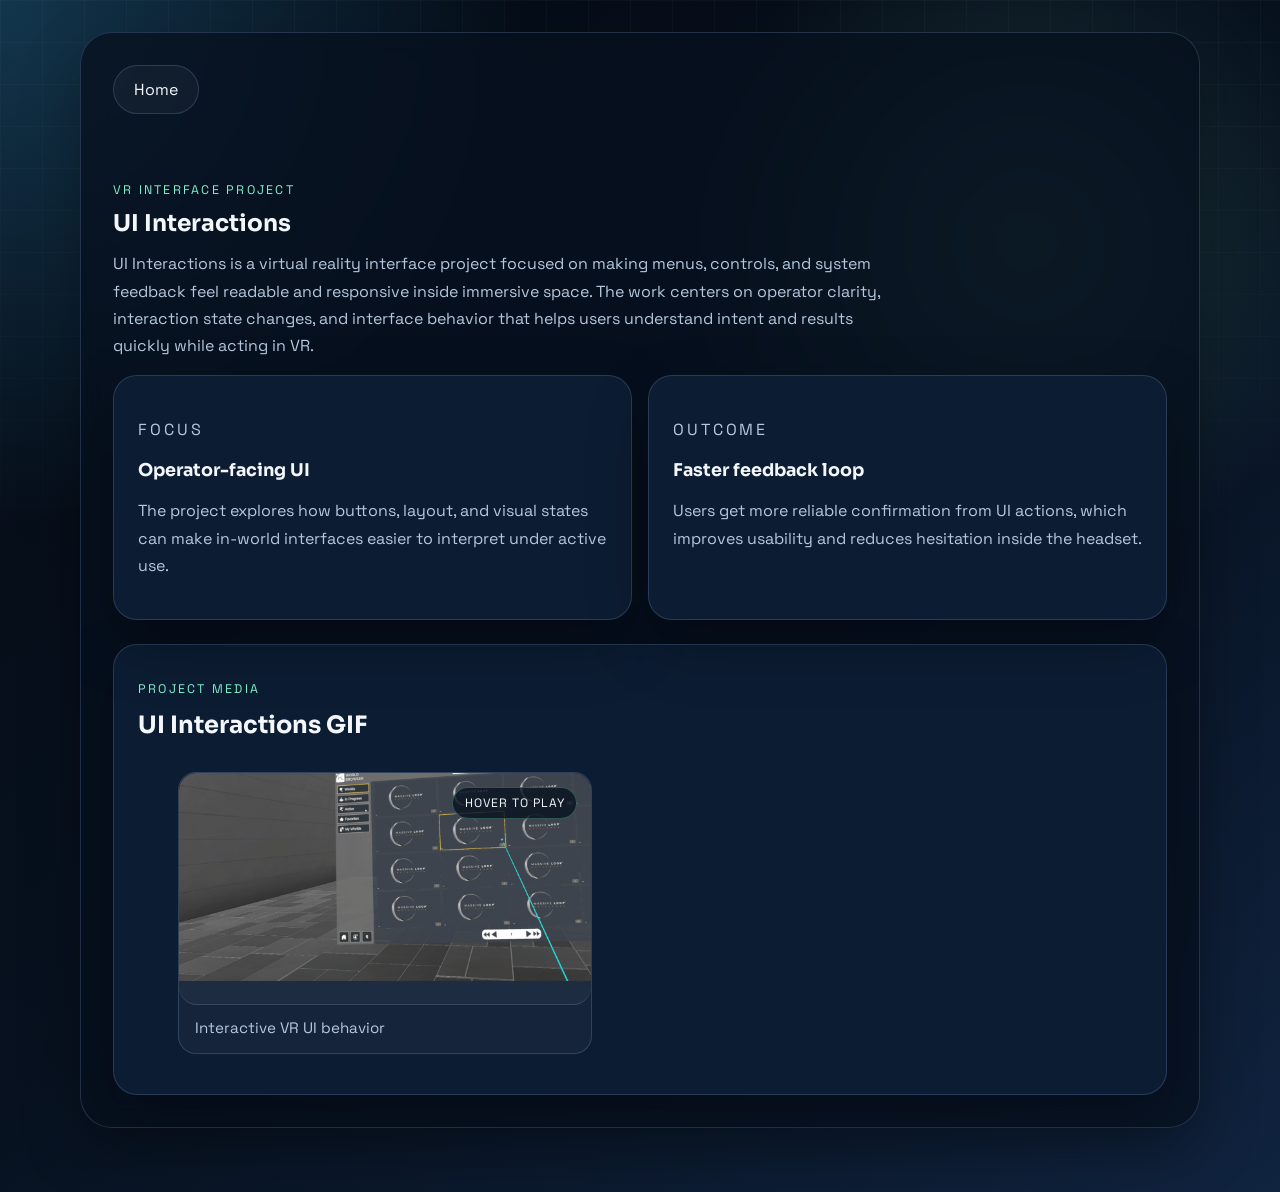
==== projects/ui-interactions.html @ c0d746cf "Initial portfolio site" ====
<!DOCTYPE html>
<html lang="en">
<head>
  <meta charset="UTF-8">
  <meta name="viewport" content="width=device-width, initial-scale=1.0">
  <title>UI Interactions | Temitayo Shorunke</title>
  <link rel="preconnect" href="https://fonts.googleapis.com">
  <link rel="preconnect" href="https://fonts.gstatic.com" crossorigin>
  <link href="https://fonts.googleapis.com/css2?family=Space+Grotesk:wght@400;500;700&family=Sora:wght@400;600;700&display=swap" rel="stylesheet">
  <link rel="stylesheet" href="../styles.css">
</head>
<body>
  <div class="page-shell">
    <section class="project-page">
      <nav class="top-nav">
        <a class="nav-link" href="../index.html">Home</a>
      </nav>

      <div class="project-header">
        <div>
          <p class="eyebrow">VR Interface Project</p>
          <h1 class="project-title">UI Interactions</h1>
          <p class="project-summary">
            UI Interactions is a virtual reality interface project focused on making menus, controls, and system feedback feel readable
            and responsive inside immersive space. The work centers on operator clarity, interaction state changes, and interface behavior
            that helps users understand intent and results quickly while acting in VR.
          </p>

          <div class="detail-stack">
            <article class="detail-card">
              <p class="detail-label">Focus</p>
              <h2>Operator-facing UI</h2>
              <p>The project explores how buttons, layout, and visual states can make in-world interfaces easier to interpret under active use.</p>
            </article>
            <article class="detail-card">
              <p class="detail-label">Outcome</p>
              <h2>Faster feedback loop</h2>
              <p>Users get more reliable confirmation from UI actions, which improves usability and reduces hesitation inside the headset.</p>
            </article>
          </div>
        </div>
      </div>

      <article class="project-media-card">
        <p class="detail-label">Project Media</p>
        <h2>UI Interactions GIF</h2>
        <div class="project-media-grid">
          <figure class="project-media-item hover-play-item" tabindex="0">
            <div class="hover-play-frame">
              <span class="media-hover-hint">Hover to play</span>
              <img class="hover-play-still" src="../assets/ppt-media/uimain.png" alt="UI Interactions clip showing VR interface behavior">
              <video class="hover-play-video" muted loop playsinline preload="metadata">
                <source src="../assets/ppt-media/uimain.mp4" type="video/mp4">
              </video>
            </div>
            <figcaption class="project-media-caption">Interactive VR UI behavior</figcaption>
          </figure>
        </div>
      </article>
    </section>
  </div>
  <script src="../hover-play.js"></script>
</body>
</html>
---- styles.css ----
:root {
  --bg: #07111f;
  --panel: rgba(7, 17, 31, 0.76);
  --panel-strong: rgba(14, 31, 54, 0.92);
  --text: #f3f7fb;
  --muted: #b6c8dd;
  --line: rgba(168, 201, 255, 0.18);
  --accent: #7ef0c8;
  --accent-strong: #3ebeff;
  --shadow: 0 24px 60px rgba(0, 0, 0, 0.28);
}

* {
  box-sizing: border-box;
}

body {
  margin: 0;
  min-height: 100vh;
  color: var(--text);
  font-family: "Space Grotesk", sans-serif;
  background:
    radial-gradient(circle at top left, rgba(62, 190, 255, 0.24), transparent 30%),
    radial-gradient(circle at 80% 20%, rgba(126, 240, 200, 0.18), transparent 24%),
    linear-gradient(145deg, #050b14 0%, #07111f 52%, #10233f 100%);
}

body::before {
  content: "";
  position: fixed;
  inset: 0;
  background-image:
    linear-gradient(rgba(255, 255, 255, 0.03) 1px, transparent 1px),
    linear-gradient(90deg, rgba(255, 255, 255, 0.03) 1px, transparent 1px);
  background-size: 42px 42px;
  mask-image: linear-gradient(to bottom, rgba(0, 0, 0, 0.9), transparent 85%);
  pointer-events: none;
}

.page-shell {
  width: min(1120px, calc(100% - 2rem));
  margin: 0 auto;
  padding: 2rem 0 4rem;
}

.top-nav {
  display: flex;
  align-items: center;
  gap: 1rem;
  margin-bottom: 3.5rem;
}

.nav-link {
  color: var(--text);
  text-decoration: none;
  padding: 0.8rem 1.25rem;
  border: 1px solid var(--line);
  border-radius: 999px;
  background: rgba(255, 255, 255, 0.04);
  transition: transform 180ms ease, border-color 180ms ease, background 180ms ease;
}

.nav-link:hover,
.nav-link:focus-visible,
.active {
  transform: translateY(-2px);
  border-color: rgba(126, 240, 200, 0.48);
  background: rgba(126, 240, 200, 0.12);
}

.hero,
.project-page {
  background: var(--panel);
  border: 1px solid var(--line);
  border-radius: 32px;
  backdrop-filter: blur(14px);
  box-shadow: var(--shadow);
}

.hero {
  padding: 2rem;
}

.eyebrow,
.section-label,
.project-tag,
.detail-label {
  text-transform: uppercase;
  letter-spacing: 0.18em;
  font-size: 0.78rem;
  color: var(--accent);
}

h1,
h2,
h3 {
  font-family: "Sora", sans-serif;
  margin: 0;
}

h1 {
  font-size: clamp(2.8rem, 6vw, 5.8rem);
  line-height: 0.95;
  max-width: 10ch;
  margin-top: 0.8rem;
}

.hero-copy,
.project-card p,
.project-summary,
.detail-card p {
  color: var(--muted);
  line-height: 1.7;
  font-size: 1rem;
}

.hero-copy {
  max-width: 52rem;
  margin-top: 1.4rem;
}

.projects-section {
  padding-top: 2.2rem;
}

.info-section {
  display: grid;
  gap: 1.2rem;
  padding-top: 2rem;
}

.info-card {
  background: var(--panel);
  border: 1px solid var(--line);
  border-radius: 28px;
  padding: 1.5rem;
  backdrop-filter: blur(14px);
  box-shadow: var(--shadow);
}

.info-card h2 {
  font-size: clamp(1.6rem, 3vw, 2.4rem);
  margin-top: 0.35rem;
}

.about-grid {
  display: grid;
  grid-template-columns: 1.1fr 0.9fr;
  gap: 1.2rem;
  margin-top: 1rem;
}

.about-grid p,
.bullet-list li {
  color: var(--muted);
  line-height: 1.7;
}

.bullet-list {
  margin: 0;
  padding-left: 1.25rem;
}

.skill-cloud {
  display: flex;
  flex-wrap: wrap;
  gap: 0.8rem;
  margin-top: 1rem;
}

.skill-chip {
  display: inline-flex;
  align-items: center;
  padding: 0.72rem 1rem;
  border: 1px solid var(--line);
  border-radius: 999px;
  background: rgba(255, 255, 255, 0.05);
  color: var(--text);
}

.project-group + .project-group {
  margin-top: 2rem;
}

.section-heading {
  display: flex;
  justify-content: space-between;
  gap: 1rem;
  align-items: end;
  margin-bottom: 1.5rem;
}

.group-heading {
  margin-bottom: 1rem;
}

.group-heading h3 {
  margin-top: 0.4rem;
  font-size: 1.7rem;
}

.section-heading h2 {
  font-size: clamp(2rem, 4vw, 3rem);
}

.project-grid {
  display: grid;
  grid-template-columns: repeat(auto-fit, minmax(240px, 1fr));
  gap: 1.2rem;
}

.project-card,
.detail-card {
  text-decoration: none;
  color: inherit;
  background: var(--panel-strong);
  border: 1px solid var(--line);
  border-radius: 24px;
  padding: 1.5rem;
  box-shadow: var(--shadow);
}

.project-card {
  min-height: 250px;
  transition: transform 180ms ease, border-color 180ms ease, box-shadow 180ms ease;
}

.project-image-wrap {
  position: relative;
  width: 100%;
  aspect-ratio: 16 / 9;
  margin-bottom: 1rem;
  border-radius: 18px;
  overflow: hidden;
  border: 1px solid var(--line);
  background: rgba(255, 255, 255, 0.05);
}

.project-image {
  display: block;
  width: 100%;
  height: 100%;
  object-fit: cover;
}

.hover-play-frame {
  position: relative;
  overflow: hidden;
  border-radius: inherit;
  background: rgba(255, 255, 255, 0.04);
}

.hover-play-still,
.hover-play-video {
  display: block;
  width: 100%;
  height: 100%;
  object-fit: cover;
}

.hover-play-video {
  position: absolute;
  inset: 0;
  opacity: 0;
  pointer-events: none;
  transition: opacity 180ms ease;
}

.hover-play-item.is-playing .hover-play-video {
  opacity: 1;
}

.hover-play-item.is-playing .hover-play-still {
  opacity: 0;
}

.project-card:hover,
.project-card:focus-visible {
  transform: translateY(-6px);
  border-color: rgba(62, 190, 255, 0.55);
  box-shadow: 0 28px 70px rgba(0, 0, 0, 0.34);
}

.project-card h3,
.project-title {
  margin-top: 0.9rem;
  margin-bottom: 0.8rem;
  font-size: 1.45rem;
}

.project-page {
  padding: 2rem;
}

.project-header {
  display: grid;
  gap: 1.5rem;
  align-items: start;
}

.project-summary {
  margin-top: 1rem;
  max-width: 48rem;
}

.detail-stack {
  display: grid;
  grid-template-columns: repeat(2, minmax(0, 1fr));
  gap: 1rem;
}

.detail-card h2 {
  font-size: 1.1rem;
  margin: 0.5rem 0 0.7rem;
}

.video-card {
  margin-top: 1.5rem;
  text-decoration: none;
  color: inherit;
  background: var(--panel-strong);
  border: 1px solid var(--line);
  border-radius: 24px;
  padding: 1.5rem;
  box-shadow: var(--shadow);
}

.project-media-card {
  margin-top: 1.5rem;
  background: var(--panel-strong);
  border: 1px solid var(--line);
  border-radius: 24px;
  padding: 1.5rem;
  box-shadow: var(--shadow);
}

.project-media-frame {
  width: 100%;
  margin-top: 1rem;
  border-radius: 18px;
  overflow: hidden;
  border: 1px solid var(--line);
  background: rgba(255, 255, 255, 0.04);
}

.project-media-frame img {
  display: block;
  width: 100%;
  height: auto;
}

.project-media-grid {
  display: grid;
  grid-template-columns: repeat(2, minmax(0, 1fr));
  gap: 1rem;
  margin-top: 1rem;
}

.project-media-item {
  position: relative;
  background: rgba(255, 255, 255, 0.04);
  border: 1px solid var(--line);
  border-radius: 18px;
  overflow: hidden;
  transition: transform 180ms ease, border-color 180ms ease, box-shadow 180ms ease;
}

.project-media-item:hover,
.project-media-item:focus-within {
  transform: translateY(-4px);
  border-color: rgba(126, 240, 200, 0.42);
  box-shadow: 0 20px 40px rgba(0, 0, 0, 0.22);
}

.hover-play-item {
  outline: none;
}

.hover-play-card .project-image-wrap {
  margin-bottom: 1rem;
}

.hover-play-card .media-hover-hint {
  top: 0.7rem;
  right: 0.7rem;
}

.project-media-item img {
  display: block;
  width: 100%;
  height: auto;
}

.project-media-item .hover-play-frame {
  aspect-ratio: 16 / 9;
  border-bottom: 1px solid var(--line);
}

.media-hover-hint {
  position: absolute;
  top: 0.85rem;
  right: 0.85rem;
  z-index: 1;
  padding: 0.45rem 0.7rem;
  border-radius: 999px;
  border: 1px solid rgba(126, 240, 200, 0.28);
  background: rgba(7, 17, 31, 0.78);
  color: var(--text);
  font-size: 0.76rem;
  letter-spacing: 0.08em;
  text-transform: uppercase;
}

.project-media-caption {
  padding: 0.85rem 1rem 1rem;
  color: var(--muted);
  font-size: 0.95rem;
}

.video-frame {
  position: relative;
  width: 100%;
  padding-top: 56.25%;
  margin-top: 1rem;
  border-radius: 18px;
  overflow: hidden;
  border: 1px solid var(--line);
  background: rgba(255, 255, 255, 0.04);
}

.video-frame iframe {
  position: absolute;
  inset: 0;
  width: 100%;
  height: 100%;
  border: 0;
}

.video-link-row {
  margin-top: 1rem;
}

.video-link {
  display: inline-flex;
  align-items: center;
  color: var(--accent);
  text-decoration: none;
  border-bottom: 1px solid transparent;
}

.video-link:hover,
.video-link:focus-visible {
  border-color: var(--accent);
}

@media (max-width: 800px) {
  .page-shell {
    width: min(100% - 1rem, 1120px);
    padding-top: 1rem;
  }

  .hero,
  .project-page {
    padding: 1.3rem;
    border-radius: 24px;
  }

  .section-heading,
  .project-header {
    grid-template-columns: 1fr;
  }

  .about-grid {
    grid-template-columns: 1fr;
  }

  .project-media-grid {
    grid-template-columns: 1fr;
  }

  .detail-stack {
    grid-template-columns: 1fr;
  }

  .top-nav {
    margin-bottom: 2rem;
  }
}
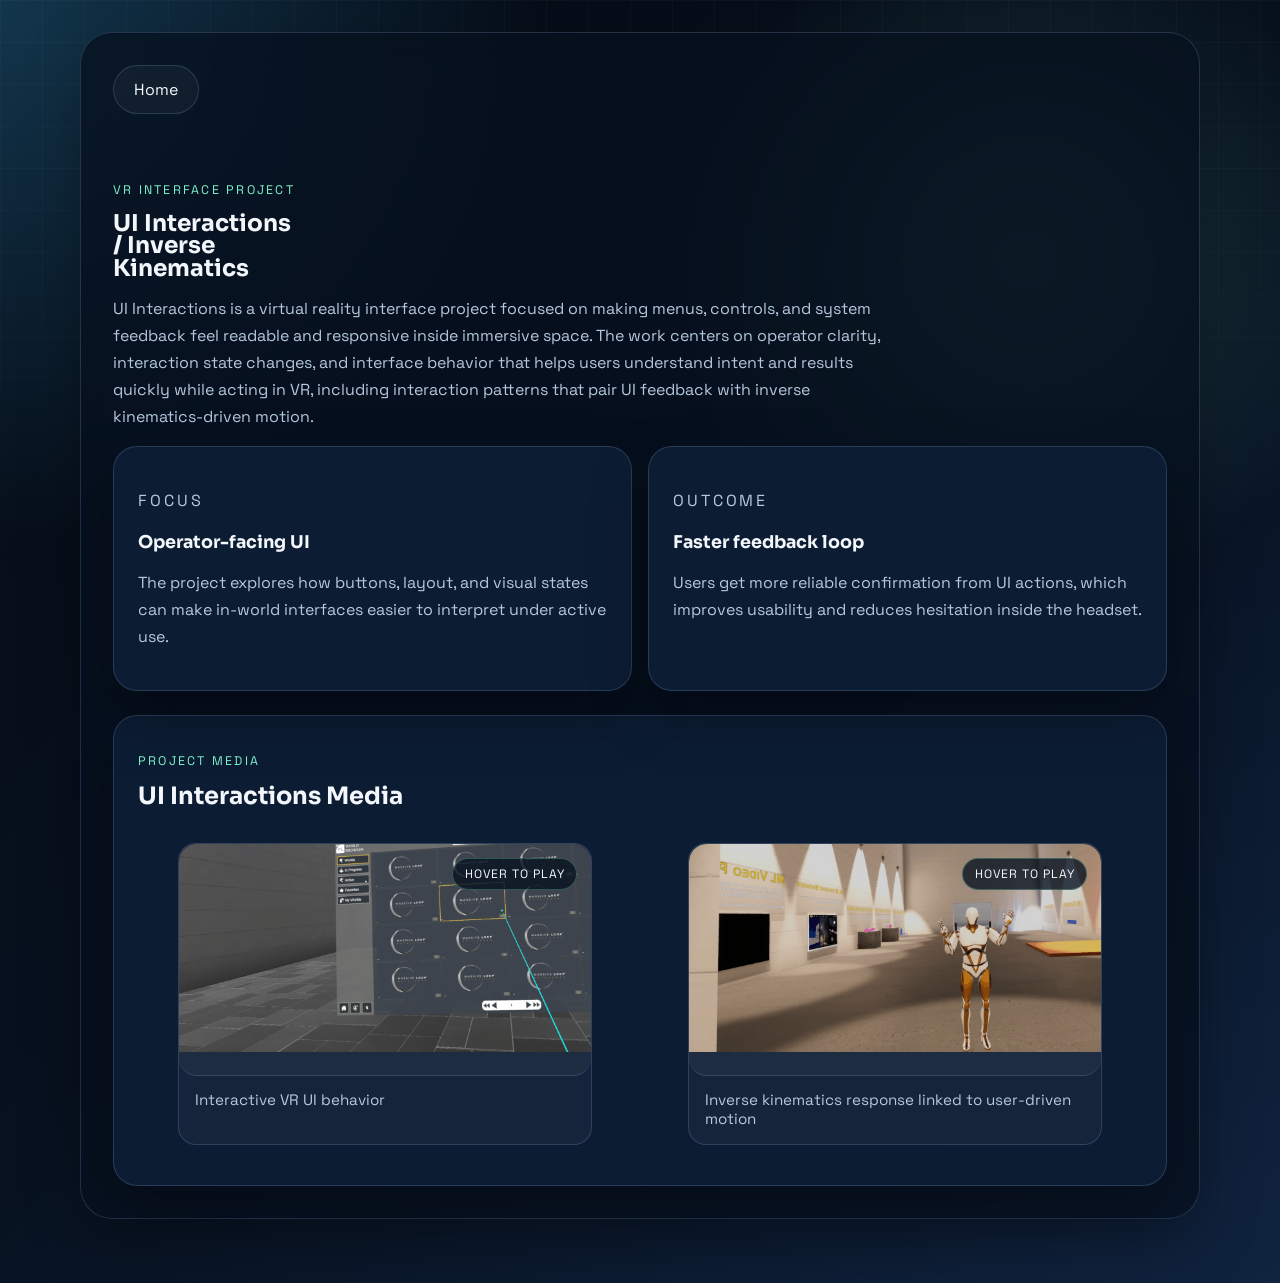
==== commit 0d8dc83a: "inverse" ====
--- a/projects/ui-interactions.html
+++ b/projects/ui-interactions.html
@@ -3,7 +3,7 @@
 <head>
   <meta charset="UTF-8">
   <meta name="viewport" content="width=device-width, initial-scale=1.0">
-  <title>UI Interactions | Temitayo Shorunke</title>
+  <title>UI Interactions / Inverse Kinematics | Temitayo Shorunke</title>
   <link rel="preconnect" href="https://fonts.googleapis.com">
   <link rel="preconnect" href="https://fonts.gstatic.com" crossorigin>
   <link href="https://fonts.googleapis.com/css2?family=Space+Grotesk:wght@400;500;700&family=Sora:wght@400;600;700&display=swap" rel="stylesheet">
@@ -19,11 +19,12 @@
       <div class="project-header">
         <div>
           <p class="eyebrow">VR Interface Project</p>
-          <h1 class="project-title">UI Interactions</h1>
+          <h1 class="project-title">UI Interactions / Inverse Kinematics</h1>
           <p class="project-summary">
             UI Interactions is a virtual reality interface project focused on making menus, controls, and system feedback feel readable
             and responsive inside immersive space. The work centers on operator clarity, interaction state changes, and interface behavior
-            that helps users understand intent and results quickly while acting in VR.
+            that helps users understand intent and results quickly while acting in VR, including interaction patterns that pair UI feedback
+            with inverse kinematics-driven motion.
           </p>
 
           <div class="detail-stack">
@@ -43,7 +44,7 @@
 
       <article class="project-media-card">
         <p class="detail-label">Project Media</p>
-        <h2>UI Interactions GIF</h2>
+        <h2>UI Interactions Media</h2>
         <div class="project-media-grid">
           <figure class="project-media-item hover-play-item" tabindex="0">
             <div class="hover-play-frame">
@@ -55,6 +56,16 @@
             </div>
             <figcaption class="project-media-caption">Interactive VR UI behavior</figcaption>
           </figure>
+          <figure class="project-media-item hover-play-item" tabindex="0">
+            <div class="hover-play-frame">
+              <span class="media-hover-hint">Hover to play</span>
+              <img class="hover-play-still" src="../assets/ppt-media/inverkenematics.png" alt="Inverse kinematics clip showing VR-driven rig motion">
+              <video class="hover-play-video" muted loop playsinline preload="metadata">
+                <source src="../assets/ppt-media/inverkenematics.mp4" type="video/mp4">
+              </video>
+            </div>
+            <figcaption class="project-media-caption">Inverse kinematics response linked to user-driven motion</figcaption>
+          </figure>
         </div>
       </article>
     </section>
@@ -62,3 +73,5 @@
   <script src="../hover-play.js"></script>
 </body>
 </html>
+
+
